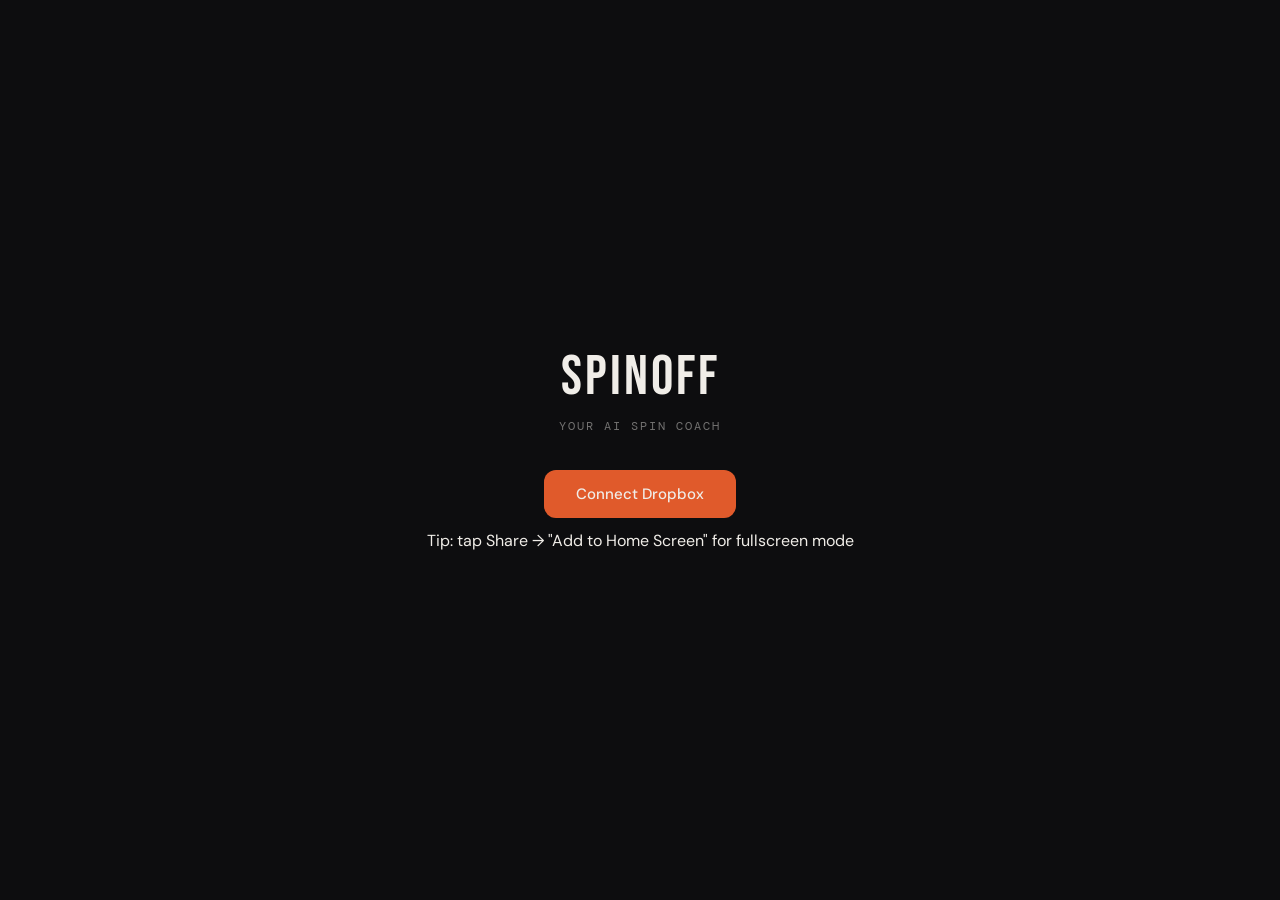
==== index.html @ bf45d222 "Changes" ====
<!DOCTYPE html>
<html lang="en">
<head>
  <meta charset="UTF-8">
  <meta name="viewport" content="width=device-width, initial-scale=1.0, maximum-scale=1.0, user-scalable=no">
  <meta name="apple-mobile-web-app-capable" content="yes">
  <meta name="apple-mobile-web-app-status-bar-style" content="black-translucent">
  <meta name="apple-mobile-web-app-title" content="SpinOff">
  <meta name="theme-color" content="#0d0d0f">
  <link rel="manifest" href="manifest.json">
  <link rel="apple-touch-icon" href="icon.png">
  <title>SpinOff</title>
  <link rel="stylesheet" href="style.css">
</head>
<body>

<div id="auth-screen" class="screen">
  <div class="auth-center">
    <div class="logo">SpinOff</div>
    <div class="logo-sub">your AI spin coach</div>
    <button class="btn-primary" onclick="startDropboxAuth()">Connect Dropbox</button>
    <div class="install-hint" id="install-hint" style="display:none">
      Tip: tap Share → "Add to Home Screen" for fullscreen mode
    </div>
  </div>
</div>

<div id="home-screen" class="screen hidden">
  <div class="app-shell">
    <div class="top-bar">
      <div class="logo-sm">SpinOff</div>
      <button class="icon-btn" onclick="logout()" title="Disconnect">⏏</button>
    </div>
    <div class="section-label">Your Classes</div>
    <div id="class-list" class="class-list">
      <div class="loading-state">Loading classes…</div>
    </div>
  </div>
</div>

<script src="app.js"></script>
<script>
  window.addEventListener('load', () => {
    const token = localStorage.getItem('dbx_token');
    if (token) {
      showScreen('home-screen');
      loadClasses();
    } else {
      showScreen('auth-screen');
      const isStandalone = window.navigator.standalone;
      if (!isStandalone) {
        document.getElementById('install-hint').style.display = 'block';
      }
    }
  });
</script>
</body>
</html>
---- style.css ----
@import url('https://fonts.googleapis.com/css2?family=Bebas+Neue&family=DM+Mono:wght@400;500&family=DM+Sans:wght@400;500&display=swap');

*, *::before, *::after { box-sizing: border-box; margin: 0; padding: 0; }

:root {
  --bg:      #0d0d0f;
  --surface: #17171a;
  --border:  rgba(255,255,255,0.08);
  --text:    #f0ede8;
  --muted:   rgba(240,237,232,0.45);
  --accent:  #e05a2b;
  --accent2: #f5a623;
  --font-display: 'Bebas Neue', sans-serif;
  --font-body:    'DM Sans', sans-serif;
  --font-mono:    'DM Mono', monospace;
}

html, body {
  background: var(--bg);
  color: var(--text);
  font-family: var(--font-body);
  font-size: 16px;
  min-height: 100vh;
  -webkit-font-smoothing: antialiased;
}

.hidden { display: none !important; }

/* ── Screens ─────────────────────────────────────────────────────────────── */
.screen { min-height: 100vh; }

.auth-center {
  display: flex;
  flex-direction: column;
  align-items: center;
  justify-content: center;
  min-height: 100vh;
  gap: 12px;
  padding: 24px;
}

/* ── Logo ─────────────────────────────────────────────────────────────────── */
.logo {
  font-family: var(--font-display);
  font-size: 56px;
  letter-spacing: 3px;
  color: var(--text);
  line-height: 1;
}
.logo-sub {
  font-family: var(--font-mono);
  font-size: 12px;
  letter-spacing: 2px;
  color: var(--muted);
  text-transform: uppercase;
  margin-bottom: 24px;
}
.logo-sm {
  font-family: var(--font-display);
  font-size: 24px;
  letter-spacing: 2px;
}

/* ── App shell ────────────────────────────────────────────────────────────── */
.app-shell {
  max-width: 440px;
  margin: 0 auto;
  padding: 16px 14px 48px;
}

/* ── Top bar ──────────────────────────────────────────────────────────────── */
.top-bar {
  display: flex;
  align-items: center;
  justify-content: space-between;
  margin-bottom: 14px;
}
.class-title-sm {
  font-family: var(--font-display);
  font-size: 20px;
  letter-spacing: 1px;
  flex: 1;
  text-align: center;
  padding: 0 8px;
}
.class-elapsed {
  font-family: var(--font-mono);
  font-size: 13px;
  color: var(--accent);
  background: rgba(224,90,43,0.12);
  border: 1px solid rgba(224,90,43,0.25);
  padding: 4px 10px;
  border-radius: 20px;
}

/* ── Progress bars ────────────────────────────────────────────────────────── */
.progress-bar {
  height: 2px;
  background: rgba(255,255,255,0.07);
  border-radius: 2px;
  margin-bottom: 18px;
}
.progress-fill {
  height: 100%;
  background: linear-gradient(90deg, var(--accent), var(--accent2));
  border-radius: 2px;
  width: 0%;
  transition: width 0.6s ease;
}

/* ── Section label ────────────────────────────────────────────────────────── */
.section-label {
  font-family: var(--font-mono);
  font-size: 10px;
  letter-spacing: 2px;
  text-transform: uppercase;
  color: var(--muted);
  margin-bottom: 12px;
}

/* ── Class list ───────────────────────────────────────────────────────────── */
.class-list { display: flex; flex-direction: column; gap: 10px; }

.class-card {
  background: var(--surface);
  border: 1px solid var(--border);
  border-radius: 14px;
  padding: 16px 18px;
  display: flex;
  align-items: center;
  gap: 10px;
  cursor: pointer;
  transition: background 0.15s, border-color 0.15s;
  position: relative;
  overflow: hidden;
}
.class-card::before {
  content: '';
  position: absolute;
  left: 0; top: 0; bottom: 0;
  width: 3px;
  background: var(--accent);
  border-radius: 3px 0 0 3px;
}
.class-card:hover { background: rgba(255,255,255,0.05); border-color: rgba(255,255,255,0.14); }
.class-card:active { transform: scale(0.98); }
.class-card-name { font-size: 17px; font-weight: 500; flex: 1; }
.class-card-sub  { font-family: var(--font-mono); font-size: 11px; color: var(--muted); }
.class-card-arrow { color: var(--muted); font-size: 20px; }

.loading-state, .empty-state {
  text-align: center;
  color: var(--muted);
  font-size: 14px;
  padding: 40px 0;
  font-family: var(--font-mono);
}
.empty-state.error { color: #e05a2b; }

/* ── Song card ────────────────────────────────────────────────────────────── */
.song-card {
  background: var(--surface);
  border: 1px solid var(--border);
  border-radius: 16px;
  padding: 16px;
  margin-bottom: 10px;
  position: relative;
  overflow: hidden;
}
.song-card::before {
  content: '';
  position: absolute;
  left: 0; top: 0; bottom: 0;
  width: 3px;
  background: var(--accent);
  border-radius: 3px 0 0 3px;
}
.song-label {
  display: flex;
  align-items: center;
  gap: 8px;
  font-family: var(--font-mono);
  font-size: 10px;
  letter-spacing: 2px;
  color: var(--accent);
  text-transform: uppercase;
  margin-bottom: 4px;
}
.type-tag {
  font-size: 10px;
  background: rgba(224,90,43,0.12);
  border: 1px solid rgba(224,90,43,0.25);
  color: var(--accent);
  padding: 2px 8px;
  border-radius: 20px;
  letter-spacing: 1px;
}
.song-name   { font-family: var(--font-display); font-size: 28px; letter-spacing: 0.5px; line-height: 1.1; margin-bottom: 2px; }
.song-artist { font-size: 13px; color: var(--muted); margin-bottom: 10px; }
.song-meta   { display: flex; gap: 8px; flex-wrap: wrap; }
.meta-pill {
  font-size: 11px;
  font-family: var(--font-mono);
  background: rgba(255,255,255,0.05);
  border: 1px solid var(--border);
  padding: 3px 10px;
  border-radius: 20px;
  color: var(--muted);
}

/* ── Intensity ────────────────────────────────────────────────────────────── */
.intensity-row {
  display: flex;
  align-items: center;
  gap: 10px;
  padding: 10px 14px;
  background: var(--surface);
  border: 1px solid var(--border);
  border-radius: 12px;
  margin-bottom: 10px;
}
.intensity-label {
  font-family: var(--font-mono);
  font-size: 10px;
  letter-spacing: 1.5px;
  text-transform: uppercase;
  color: var(--muted);
  flex-shrink: 0;
}
.intensity-bars { display: flex; gap: 3px; align-items: flex-end; flex: 1; }
.intensity-bar  { width: 7px; border-radius: 2px; background: rgba(255,255,255,0.07); }
.intensity-bar.on { background: var(--accent); }
.intensity-val  { font-family: var(--font-mono); font-size: 13px; flex-shrink: 0; }

/* ── Cue box ──────────────────────────────────────────────────────────────── */
.cue-box {
  background: rgba(245,166,35,0.06);
  border: 1px solid rgba(245,166,35,0.18);
  border-radius: 12px;
  padding: 14px 16px;
  margin-bottom: 10px;
  transition: background 0.3s;
}
.cue-box.cue-flash {
  background: rgba(245,166,35,0.18);
}
.cue-label {
  font-family: var(--font-mono);
  font-size: 10px;
  letter-spacing: 2px;
  text-transform: uppercase;
  color: var(--accent2);
  margin-bottom: 6px;
}
.cue-text {
  font-size: 15px;
  line-height: 1.6;
  color: var(--text);
}
.cue-text strong { color: var(--accent2); font-weight: 500; }

.cue-dots { display: flex; gap: 5px; margin-top: 10px; flex-wrap: wrap; }
.cue-dot  { width: 6px; height: 6px; border-radius: 50%; background: rgba(255,255,255,0.1); }
.cue-dot.active { background: var(--accent2); }
.cue-dot.done   { background: rgba(245,166,35,0.3); }

/* ── Next card ────────────────────────────────────────────────────────────── */
.next-card {
  display: flex;
  align-items: center;
  gap: 12px;
  background: rgba(255,255,255,0.02);
  border: 1px solid var(--border);
  border-radius: 12px;
  padding: 11px 14px;
  margin-bottom: 16px;
}
.next-label {
  font-family: var(--font-mono);
  font-size: 10px;
  letter-spacing: 2px;
  text-transform: uppercase;
  color: var(--muted);
  flex-shrink: 0;
}
.next-info  { flex: 1; min-width: 0; }
.next-song  { font-size: 14px; font-weight: 500; color: rgba(240,237,232,0.65); white-space: nowrap; overflow: hidden; text-overflow: ellipsis; }
.next-type  { font-size: 11px; font-family: var(--font-mono); color: rgba(240,237,232,0.3); margin-top: 1px; }

/* ── Playback controls ────────────────────────────────────────────────────── */
.controls {
  display: flex;
  align-items: center;
  gap: 10px;
  margin-bottom: 12px;
}
.ctrl-btn {
  background: var(--surface);
  border: 1px solid var(--border);
  border-radius: 12px;
  padding: 14px;
  cursor: pointer;
  color: var(--text);
  font-size: 18px;
  display: flex;
  align-items: center;
  justify-content: center;
  flex: 1;
  transition: background 0.15s, transform 0.1s;
  -webkit-tap-highlight-color: transparent;
}
.ctrl-btn:hover  { background: rgba(255,255,255,0.06); }
.ctrl-btn:active { transform: scale(0.95); }
.ctrl-btn.primary {
  background: var(--accent);
  border-color: var(--accent);
  flex: 1.3;
  font-size: 20px;
  padding: 16px;
}
.ctrl-btn.primary:hover { background: #c94e24; border-color: #c94e24; }

/* ── Track scrubber ───────────────────────────────────────────────────────── */
.track-progress-row {
  display: flex;
  align-items: center;
  gap: 8px;
}
.track-time {
  font-family: var(--font-mono);
  font-size: 11px;
  color: var(--muted);
  flex-shrink: 0;
  min-width: 34px;
}
.track-progress-bar {
  flex: 1;
  height: 3px;
  background: rgba(255,255,255,0.08);
  border-radius: 3px;
  cursor: pointer;
  position: relative;
}
.track-progress-fill {
  height: 100%;
  background: var(--accent);
  border-radius: 3px;
  width: 0%;
  pointer-events: none;
}

/* ── Buttons ──────────────────────────────────────────────────────────────── */
.btn-primary {
  background: var(--accent);
  color: var(--text);
  border: none;
  border-radius: 12px;
  padding: 14px 32px;
  font-size: 15px;
  font-family: var(--font-body);
  font-weight: 500;
  cursor: pointer;
  transition: background 0.15s, transform 0.1s;
  -webkit-tap-highlight-color: transparent;
}
.btn-primary:hover  { background: #c94e24; }
.btn-primary:active { transform: scale(0.97); }

.icon-btn {
  background: none;
  border: 1px solid var(--border);
  border-radius: 8px;
  color: var(--muted);
  font-size: 16px;
  padding: 6px 10px;
  cursor: pointer;
  transition: background 0.15s;
  -webkit-tap-highlight-color: transparent;
}
.icon-btn:hover { background: rgba(255,255,255,0.05); color: var(--text); }
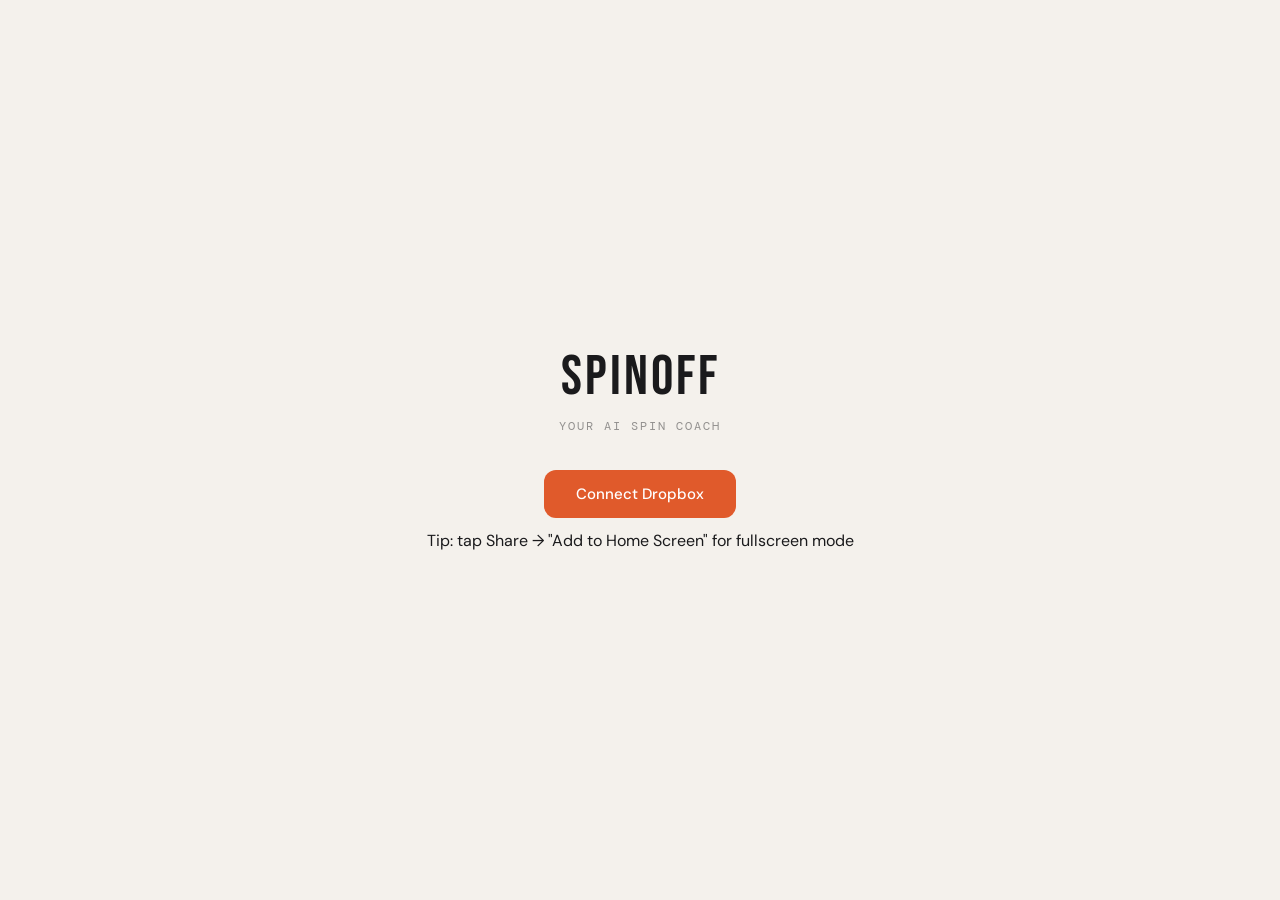
==== commit fe5de756: "bugfixes" ====
--- a/index.html
+++ b/index.html
@@ -4,9 +4,9 @@
   <meta charset="UTF-8">
   <meta name="viewport" content="width=device-width, initial-scale=1.0, maximum-scale=1.0, user-scalable=no">
   <meta name="apple-mobile-web-app-capable" content="yes">
-  <meta name="apple-mobile-web-app-status-bar-style" content="black-translucent">
+  <meta name="apple-mobile-web-app-status-bar-style" content="default">
   <meta name="apple-mobile-web-app-title" content="SpinOff">
-  <meta name="theme-color" content="#0d0d0f">
+  <meta name="theme-color" content="#f4f1ec">
   <link rel="manifest" href="manifest.json">
   <link rel="apple-touch-icon" href="icon.png">
   <title>SpinOff</title>
--- a/style.css
+++ b/style.css
@@ -3,13 +3,13 @@
 *, *::before, *::after { box-sizing: border-box; margin: 0; padding: 0; }
 
 :root {
-  --bg:      #0d0d0f;
-  --surface: #17171a;
-  --border:  rgba(255,255,255,0.08);
-  --text:    #f0ede8;
-  --muted:   rgba(240,237,232,0.45);
+  --bg:      #f4f1ec;
+  --surface: #ffffff;
+  --border:  rgba(0,0,0,0.09);
+  --text:    #1a1a1c;
+  --muted:   rgba(26,26,28,0.45);
   --accent:  #e05a2b;
-  --accent2: #f5a623;
+  --accent2: #c8860a;
   --font-display: 'Bebas Neue', sans-serif;
   --font-body:    'DM Sans', sans-serif;
   --font-mono:    'DM Mono', monospace;
@@ -96,7 +96,7 @@
 /* ── Progress bars ────────────────────────────────────────────────────────── */
 .progress-bar {
   height: 2px;
-  background: rgba(255,255,255,0.07);
+  background: rgba(0,0,0,0.08);
   border-radius: 2px;
   margin-bottom: 18px;
 }
@@ -142,7 +142,7 @@
   background: var(--accent);
   border-radius: 3px 0 0 3px;
 }
-.class-card:hover { background: rgba(255,255,255,0.05); border-color: rgba(255,255,255,0.14); }
+.class-card:hover { background: rgba(0,0,0,0.03); border-color: rgba(0,0,0,0.15); }
 .class-card:active { transform: scale(0.98); }
 .class-card-name { font-size: 17px; font-weight: 500; flex: 1; }
 .class-card-sub  { font-family: var(--font-mono); font-size: 11px; color: var(--muted); }
@@ -188,7 +188,7 @@
 }
 .type-tag {
   font-size: 10px;
-  background: rgba(224,90,43,0.12);
+  background: rgba(224,90,43,0.10);
   border: 1px solid rgba(224,90,43,0.25);
   color: var(--accent);
   padding: 2px 8px;
@@ -201,7 +201,7 @@
 .meta-pill {
   font-size: 11px;
   font-family: var(--font-mono);
-  background: rgba(255,255,255,0.05);
+  background: rgba(0,0,0,0.04);
   border: 1px solid var(--border);
   padding: 3px 10px;
   border-radius: 20px;
@@ -228,21 +228,21 @@
   flex-shrink: 0;
 }
 .intensity-bars { display: flex; gap: 3px; align-items: flex-end; flex: 1; }
-.intensity-bar  { width: 7px; border-radius: 2px; background: rgba(255,255,255,0.07); }
+.intensity-bar  { width: 7px; border-radius: 2px; background: rgba(0,0,0,0.08); }
 .intensity-bar.on { background: var(--accent); }
 .intensity-val  { font-family: var(--font-mono); font-size: 13px; flex-shrink: 0; }
 
 /* ── Cue box ──────────────────────────────────────────────────────────────── */
 .cue-box {
-  background: rgba(245,166,35,0.06);
-  border: 1px solid rgba(245,166,35,0.18);
+  background: rgba(200,134,10,0.07);
+  border: 1px solid rgba(200,134,10,0.22);
   border-radius: 12px;
   padding: 14px 16px;
   margin-bottom: 10px;
   transition: background 0.3s;
 }
 .cue-box.cue-flash {
-  background: rgba(245,166,35,0.18);
+  background: rgba(200,134,10,0.18);
 }
 .cue-label {
   font-family: var(--font-mono);
@@ -260,16 +260,16 @@
 .cue-text strong { color: var(--accent2); font-weight: 500; }
 
 .cue-dots { display: flex; gap: 5px; margin-top: 10px; flex-wrap: wrap; }
-.cue-dot  { width: 6px; height: 6px; border-radius: 50%; background: rgba(255,255,255,0.1); }
+.cue-dot  { width: 6px; height: 6px; border-radius: 50%; background: rgba(0,0,0,0.12); }
 .cue-dot.active { background: var(--accent2); }
-.cue-dot.done   { background: rgba(245,166,35,0.3); }
+.cue-dot.done   { background: rgba(200,134,10,0.35); }
 
 /* ── Next card ────────────────────────────────────────────────────────────── */
 .next-card {
   display: flex;
   align-items: center;
   gap: 12px;
-  background: rgba(255,255,255,0.02);
+  background: rgba(0,0,0,0.02);
   border: 1px solid var(--border);
   border-radius: 12px;
   padding: 11px 14px;
@@ -284,8 +284,8 @@
   flex-shrink: 0;
 }
 .next-info  { flex: 1; min-width: 0; }
-.next-song  { font-size: 14px; font-weight: 500; color: rgba(240,237,232,0.65); white-space: nowrap; overflow: hidden; text-overflow: ellipsis; }
-.next-type  { font-size: 11px; font-family: var(--font-mono); color: rgba(240,237,232,0.3); margin-top: 1px; }
+.next-song  { font-size: 14px; font-weight: 500; color: rgba(26,26,28,0.65); white-space: nowrap; overflow: hidden; text-overflow: ellipsis; }
+.next-type  { font-size: 11px; font-family: var(--font-mono); color: rgba(26,26,28,0.35); margin-top: 1px; }
 
 /* ── Playback controls ────────────────────────────────────────────────────── */
 .controls {
@@ -309,11 +309,12 @@
   transition: background 0.15s, transform 0.1s;
   -webkit-tap-highlight-color: transparent;
 }
-.ctrl-btn:hover  { background: rgba(255,255,255,0.06); }
+.ctrl-btn:hover  { background: rgba(0,0,0,0.04); }
 .ctrl-btn:active { transform: scale(0.95); }
 .ctrl-btn.primary {
   background: var(--accent);
   border-color: var(--accent);
+  color: #fff;
   flex: 1.3;
   font-size: 20px;
   padding: 16px;
@@ -336,7 +337,7 @@
 .track-progress-bar {
   flex: 1;
   height: 3px;
-  background: rgba(255,255,255,0.08);
+  background: rgba(0,0,0,0.1);
   border-radius: 3px;
   cursor: pointer;
   position: relative;
@@ -352,7 +353,7 @@
 /* ── Buttons ──────────────────────────────────────────────────────────────── */
 .btn-primary {
   background: var(--accent);
-  color: var(--text);
+  color: #fff;
   border: none;
   border-radius: 12px;
   padding: 14px 32px;
@@ -363,8 +364,9 @@
   transition: background 0.15s, transform 0.1s;
   -webkit-tap-highlight-color: transparent;
 }
-.btn-primary:hover  { background: #c94e24; }
-.btn-primary:active { transform: scale(0.97); }
+.btn-primary:disabled { background: rgba(0,0,0,0.12); color: var(--muted); cursor: default; }
+.btn-primary:not(:disabled):hover  { background: #c94e24; }
+.btn-primary:not(:disabled):active { transform: scale(0.97); }
 
 .icon-btn {
   background: none;
@@ -377,4 +379,44 @@
   transition: background 0.15s;
   -webkit-tap-highlight-color: transparent;
 }
-.icon-btn:hover { background: rgba(255,255,255,0.05); color: var(--text); }
+.icon-btn:hover { background: rgba(0,0,0,0.04); color: var(--text); }
+
+/* ── Prep screen ──────────────────────────────────────────────────────────── */
+.prep-list { display: flex; flex-direction: column; gap: 8px; }
+
+.prep-track {
+  background: var(--surface);
+  border: 1px solid var(--border);
+  border-radius: 12px;
+  padding: 12px 14px;
+  display: flex;
+  align-items: center;
+  gap: 12px;
+}
+.prep-status {
+  font-family: var(--font-mono);
+  font-size: 14px;
+  width: 20px;
+  text-align: center;
+  flex-shrink: 0;
+  color: var(--muted);
+}
+.prep-status.prep-status-ok    { color: #3a9e5f; }
+.prep-status.prep-status-error { color: var(--accent); }
+.prep-status.prep-status-loading { color: var(--accent2); }
+
+.prep-info { flex: 1; min-width: 0; }
+.prep-name {
+  font-size: 15px;
+  font-weight: 500;
+  white-space: nowrap;
+  overflow: hidden;
+  text-overflow: ellipsis;
+}
+.prep-artist { font-weight: 400; color: var(--muted); }
+.prep-meta {
+  font-family: var(--font-mono);
+  font-size: 11px;
+  color: var(--muted);
+  margin-top: 2px;
+}
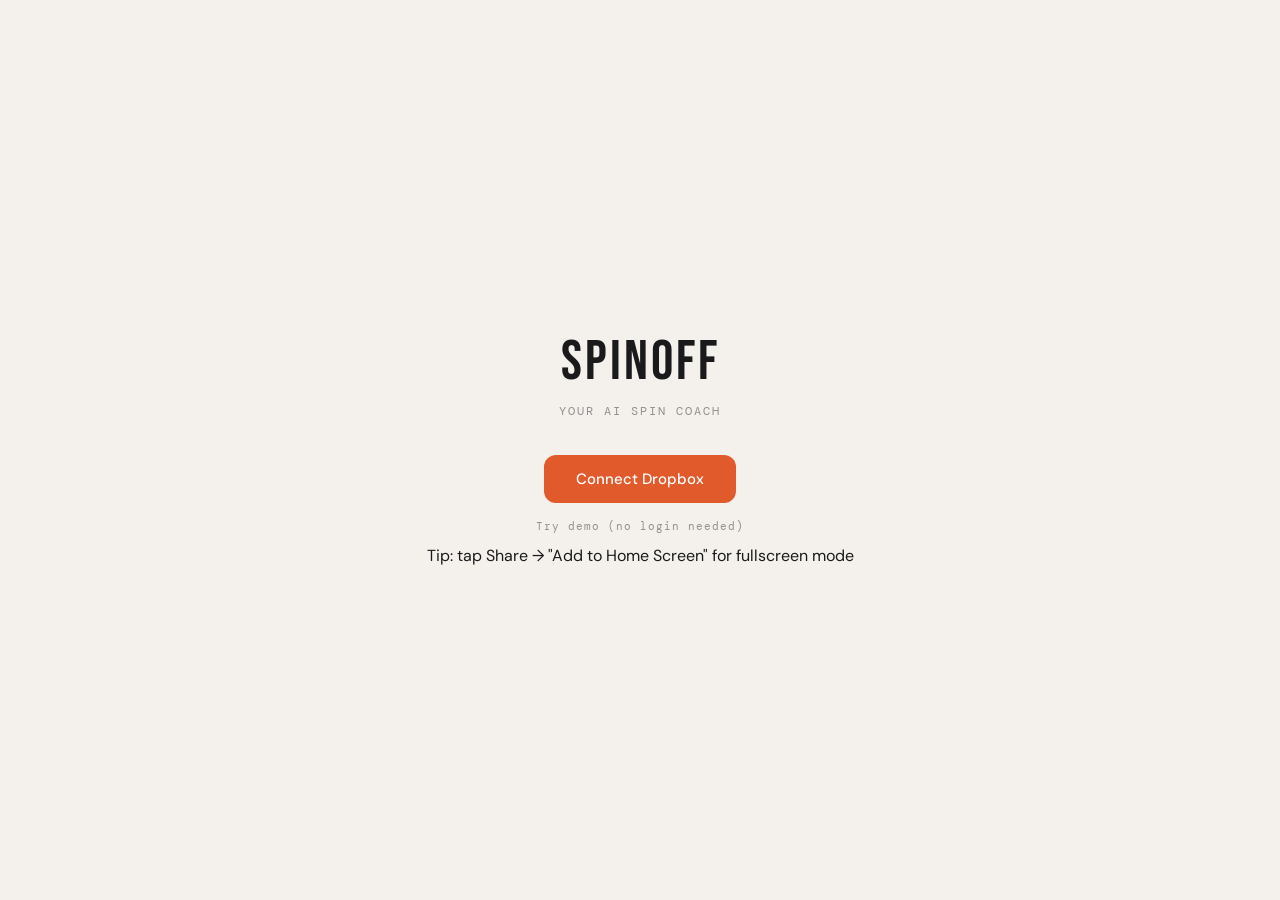
==== commit a7fbe8ef: "new version" ====
--- a/index.html
+++ b/index.html
@@ -19,6 +19,7 @@
     <div class="logo">SpinOff</div>
     <div class="logo-sub">your AI spin coach</div>
     <button class="btn-primary" onclick="startDropboxAuth()">Connect Dropbox</button>
+    <a href="demo.html" class="demo-link">Try demo (no login needed)</a>
     <div class="install-hint" id="install-hint" style="display:none">
       Tip: tap Share → "Add to Home Screen" for fullscreen mode
     </div>
--- a/style.css
+++ b/style.css
@@ -245,12 +245,12 @@
   background: rgba(200,134,10,0.18);
 }
 .cue-label {
-  font-family: var(--font-mono);
-  font-size: 10px;
-  letter-spacing: 2px;
-  text-transform: uppercase;
+  font-family: var(--font-display);
+  font-size: 30px;
+  letter-spacing: 1px;
   color: var(--accent2);
-  margin-bottom: 6px;
+  line-height: 1;
+  margin-bottom: 2px;
 }
 .cue-text {
   font-size: 15px;
@@ -258,6 +258,27 @@
   color: var(--text);
 }
 .cue-text strong { color: var(--accent2); font-weight: 500; }
+
+.cue-now-label {
+  font-family: var(--font-mono);
+  font-size: 9px;
+  letter-spacing: 2px;
+  text-transform: uppercase;
+  color: var(--muted);
+  margin-bottom: 4px;
+}
+.cue-sep {
+  height: 1px;
+  background: rgba(200,134,10,0.2);
+  margin: 10px 0 8px;
+}
+.cue-next-text {
+  font-size: 13px;
+  color: var(--muted);
+  line-height: 1.5;
+  margin-top: 3px;
+}
+.cue-next-text strong { color: var(--accent2); font-weight: 500; }
 
 .cue-dots { display: flex; gap: 5px; margin-top: 10px; flex-wrap: wrap; }
 .cue-dot  { width: 6px; height: 6px; border-radius: 50%; background: rgba(0,0,0,0.12); }
@@ -381,6 +402,16 @@
 }
 .icon-btn:hover { background: rgba(0,0,0,0.04); color: var(--text); }
 
+.demo-link {
+  font-family: var(--font-mono);
+  font-size: 11px;
+  letter-spacing: 1px;
+  color: var(--muted);
+  text-decoration: none;
+  margin-top: 4px;
+}
+.demo-link:hover { color: var(--text); }
+
 /* ── Prep screen ──────────────────────────────────────────────────────────── */
 .prep-list { display: flex; flex-direction: column; gap: 8px; }
 
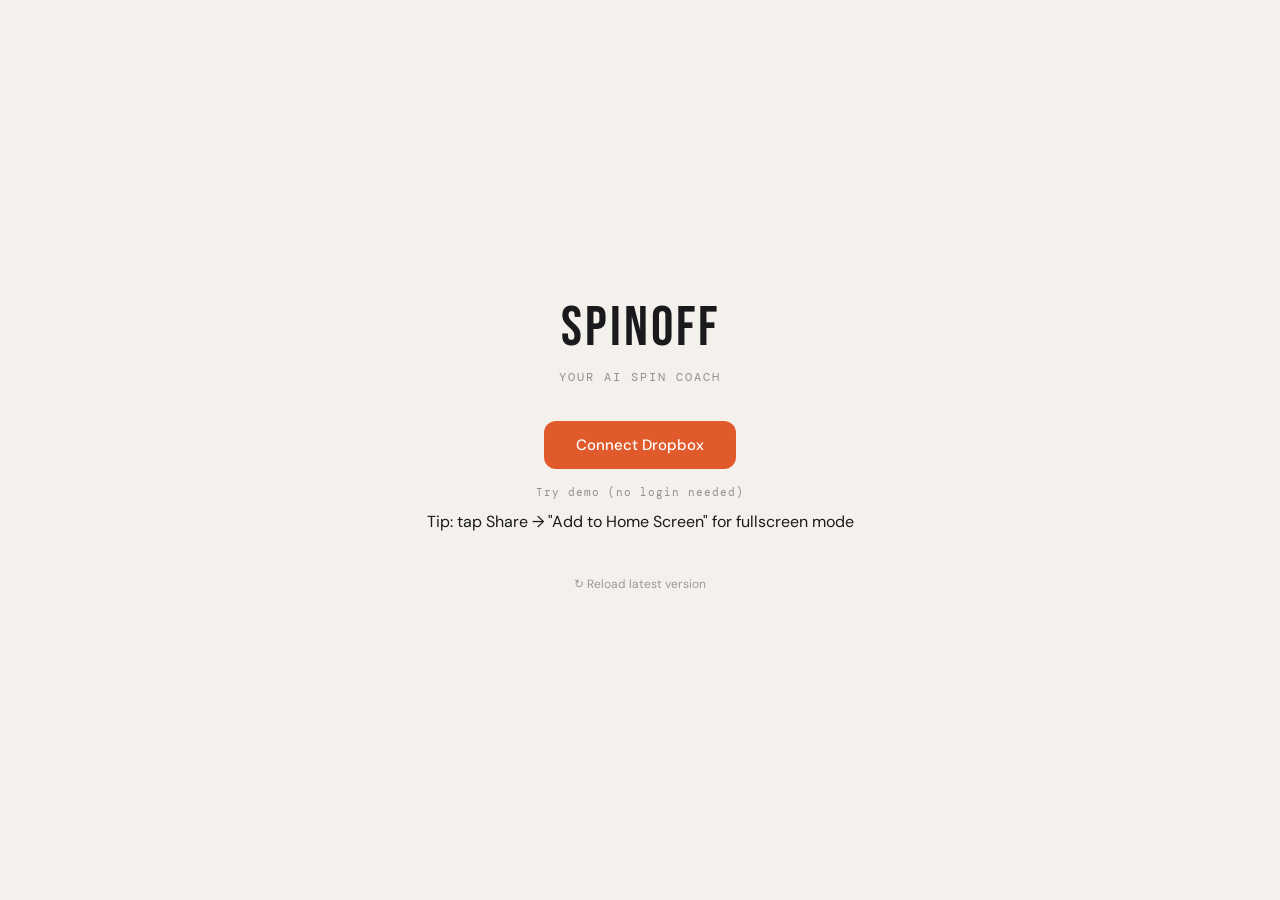
==== commit e8e31b39: "More functionality" ====
--- a/index.html
+++ b/index.html
@@ -23,6 +23,10 @@
     <div class="install-hint" id="install-hint" style="display:none">
       Tip: tap Share → "Add to Home Screen" for fullscreen mode
     </div>
+    <button onclick="forceUpdate()"
+            style="margin-top:24px;padding:8px 16px;background:none;border:none;color:#999;font-size:12px;cursor:pointer;font-family:inherit">
+      ↻ Reload latest version
+    </button>
   </div>
 </div>
 
@@ -36,6 +40,10 @@
     <div id="class-list" class="class-list">
       <div class="loading-state">Loading classes…</div>
     </div>
+    <button onclick="forceUpdate()"
+            style="width:100%;margin-top:16px;padding:10px;background:none;border:none;color:#999;font-size:13px;cursor:pointer">
+      ↻ Reload latest version
+    </button>
   </div>
 </div>
 
--- a/style.css
+++ b/style.css
@@ -85,12 +85,13 @@
 }
 .class-elapsed {
   font-family: var(--font-mono);
-  font-size: 13px;
+  font-size: 18px;
   color: var(--accent);
   background: rgba(224,90,43,0.12);
   border: 1px solid rgba(224,90,43,0.25);
-  padding: 4px 10px;
+  padding: 5px 12px;
   border-radius: 20px;
+  font-weight: 500;
 }
 
 /* ── Progress bars ────────────────────────────────────────────────────────── */
@@ -147,6 +148,33 @@
 .class-card-name { font-size: 17px; font-weight: 500; flex: 1; }
 .class-card-sub  { font-family: var(--font-mono); font-size: 11px; color: var(--muted); }
 .class-card-arrow { color: var(--muted); font-size: 20px; }
+.class-delete-btn {
+  background: none;
+  border: 1px solid rgba(0,0,0,0.12);
+  border-radius: 8px;
+  color: var(--muted);
+  font-size: 14px;
+  padding: 4px 9px;
+  cursor: pointer;
+  flex-shrink: 0;
+  transition: background 0.15s, color 0.15s;
+  -webkit-tap-highlight-color: transparent;
+}
+.class-delete-btn:hover { background: rgba(224,90,43,0.08); color: var(--accent); border-color: rgba(224,90,43,0.3); }
+
+.offline-badge {
+  font-family: var(--font-mono);
+  font-size: 9px;
+  letter-spacing: 1px;
+  text-transform: uppercase;
+  color: #3a9e5f;
+  background: rgba(58,158,95,0.10);
+  border: 1px solid rgba(58,158,95,0.25);
+  padding: 2px 7px;
+  border-radius: 20px;
+  margin-left: 8px;
+  vertical-align: middle;
+}
 
 .loading-state, .empty-state {
   text-align: center;
@@ -156,24 +184,59 @@
   font-family: var(--font-mono);
 }
 .empty-state.error { color: #e05a2b; }
+
+/* ── Class intensity overview ─────────────────────────────────────────────── */
+.class-overview {
+  display: flex;
+  align-items: flex-end;
+  gap: 3px;
+  height: 60px;
+  margin-bottom: 10px;
+  padding: 0 2px;
+}
+.overview-col {
+  flex: 1;
+  border-radius: 3px 3px 0 0;
+  opacity: 0.45;
+  min-height: 16px;
+  transition: opacity 0.3s;
+  position: relative;
+  overflow: hidden;
+}
+.overview-col.overview-active {
+  opacity: 1;
+  outline: 2px solid rgba(0,0,0,0.35);
+  outline-offset: 0px;
+}
 
 /* ── Song card ────────────────────────────────────────────────────────────── */
 .song-card {
   background: var(--surface);
   border: 1px solid var(--border);
   border-radius: 16px;
-  padding: 16px;
+  padding: 14px 14px 14px 22px;
   margin-bottom: 10px;
   position: relative;
   overflow: hidden;
-}
-.song-card::before {
-  content: '';
+  display: flex;
+  align-items: center;
+  gap: 12px;
+}
+.song-card-left { flex: 1; min-width: 0; }
+.song-countdown {
+  font-family: var(--font-display);
+  font-size: 48px;
+  letter-spacing: 1px;
+  color: rgba(26,26,28,0.55);
+  flex-shrink: 0;
+  line-height: 1;
+}
+.song-zone-strip {
   position: absolute;
   left: 0; top: 0; bottom: 0;
-  width: 3px;
+  width: 8px;
+  border-radius: 8px 0 0 8px;
   background: var(--accent);
-  border-radius: 3px 0 0 3px;
 }
 .song-label {
   display: flex;
@@ -195,69 +258,71 @@
   border-radius: 20px;
   letter-spacing: 1px;
 }
-.song-name   { font-family: var(--font-display); font-size: 28px; letter-spacing: 0.5px; line-height: 1.1; margin-bottom: 2px; }
-.song-artist { font-size: 13px; color: var(--muted); margin-bottom: 10px; }
+.song-name   { font-family: var(--font-display); font-size: 38px; letter-spacing: 0.5px; line-height: 1.05; margin-bottom: 2px; white-space: nowrap; overflow: hidden; }
+.song-artist { font-size: 14px; color: var(--muted); margin-bottom: 10px; }
 .song-meta   { display: flex; gap: 8px; flex-wrap: wrap; }
 .meta-pill {
-  font-size: 11px;
-  font-family: var(--font-mono);
-  background: rgba(0,0,0,0.04);
-  border: 1px solid var(--border);
-  padding: 3px 10px;
+  font-size: 14px;
+  font-family: var(--font-mono);
+  font-weight: 500;
+  background: rgba(0,0,0,0.06);
+  border: 1px solid rgba(0,0,0,0.15);
+  padding: 4px 12px;
   border-radius: 20px;
-  color: var(--muted);
-}
-
-/* ── Intensity ────────────────────────────────────────────────────────────── */
-.intensity-row {
-  display: flex;
-  align-items: center;
-  gap: 10px;
-  padding: 10px 14px;
-  background: var(--surface);
-  border: 1px solid var(--border);
-  border-radius: 12px;
-  margin-bottom: 10px;
-}
-.intensity-label {
-  font-family: var(--font-mono);
-  font-size: 10px;
-  letter-spacing: 1.5px;
-  text-transform: uppercase;
-  color: var(--muted);
-  flex-shrink: 0;
-}
-.intensity-bars { display: flex; gap: 3px; align-items: flex-end; flex: 1; }
-.intensity-bar  { width: 7px; border-radius: 2px; background: rgba(0,0,0,0.08); }
-.intensity-bar.on { background: var(--accent); }
-.intensity-val  { font-family: var(--font-mono); font-size: 13px; flex-shrink: 0; }
+  color: var(--text);
+}
+
+/* ── FTP power zones (meta pills) ──────────────────────────────────────────── */
+.zone-1 { background: rgba(230,230,230,0.9); border-color: rgba(0,0,0,0.12); color: #666; }
+.zone-2 { background: rgba(140,140,145,0.15); border-color: rgba(100,100,110,0.40); color: #555; }
+.zone-3 { background: rgba(30,100,210,0.12); border-color: rgba(30,100,210,0.40); color: #1a5cc2; }
+.zone-4 { background: rgba(34,150,70,0.12);  border-color: rgba(34,150,70,0.40);  color: #1e7d3a; }
+.zone-5 { background: rgba(210,150,0,0.14);  border-color: rgba(210,150,0,0.45);  color: #9a6d00; }
+.zone-6 { background: rgba(210,35,35,0.12);  border-color: rgba(210,35,35,0.40);  color: #b81a1a; }
 
 /* ── Cue box ──────────────────────────────────────────────────────────────── */
 .cue-box {
   background: rgba(200,134,10,0.07);
   border: 1px solid rgba(200,134,10,0.22);
   border-radius: 12px;
-  padding: 14px 16px;
+  padding: 16px 18px;
   margin-bottom: 10px;
   transition: background 0.3s;
+  display: flex;
+  align-items: flex-start;
+  gap: 14px;
 }
 .cue-box.cue-flash {
   background: rgba(200,134,10,0.18);
 }
+.cue-left { flex: 1; min-width: 0; }
+.cue-countdown {
+  font-family: var(--font-display);
+  font-size: 48px;
+  letter-spacing: 1px;
+  color: var(--accent2);
+  flex-shrink: 0;
+  line-height: 1;
+  padding-top: 2px;
+}
 .cue-label {
-  font-family: var(--font-display);
-  font-size: 30px;
-  letter-spacing: 1px;
+  font-size: 15px;
+  font-weight: 600;
+  letter-spacing: 0;
   color: var(--accent2);
-  line-height: 1;
-  margin-bottom: 2px;
+  line-height: 1.2;
+  margin-bottom: 4px;
+  text-transform: uppercase;
+  font-family: var(--font-mono);
+  letter-spacing: 1px;
 }
 .cue-text {
-  font-size: 15px;
-  line-height: 1.6;
-  color: var(--text);
-}
-.cue-text strong { color: var(--accent2); font-weight: 500; }
+  font-size: 22px;
+  font-weight: 500;
+  line-height: 1.35;
+  color: var(--text);
+}
+.cue-text strong { color: var(--accent2); font-weight: 700; }
 
 .cue-now-label {
   font-family: var(--font-mono);
@@ -265,48 +330,162 @@
   letter-spacing: 2px;
   text-transform: uppercase;
   color: var(--muted);
-  margin-bottom: 4px;
+  margin-bottom: 6px;
 }
 .cue-sep {
   height: 1px;
   background: rgba(200,134,10,0.2);
-  margin: 10px 0 8px;
+  margin: 12px 0 10px;
 }
 .cue-next-text {
-  font-size: 13px;
-  color: var(--muted);
-  line-height: 1.5;
+  font-size: 28px;
+  font-weight: 500;
+  color: var(--text);
+  line-height: 1.35;
   margin-top: 3px;
 }
-.cue-next-text strong { color: var(--accent2); font-weight: 500; }
+.cue-next-text strong { color: var(--accent2); font-weight: 700; }
 
 .cue-dots { display: flex; gap: 5px; margin-top: 10px; flex-wrap: wrap; }
 .cue-dot  { width: 6px; height: 6px; border-radius: 50%; background: rgba(0,0,0,0.12); }
 .cue-dot.active { background: var(--accent2); }
 .cue-dot.done   { background: rgba(200,134,10,0.35); }
 
+/* ── Cue list button & modal ─────────────────────────────────────────────── */
+.cue-list-btn {
+  display: block;
+  width: 100%;
+  margin-top: 12px;
+  background: none;
+  border: none;
+  color: var(--accent2);
+  font-family: var(--font-mono);
+  font-size: 11px;
+  letter-spacing: 1px;
+  text-transform: uppercase;
+  text-align: right;
+  cursor: pointer;
+  padding: 2px 0 0;
+  opacity: 0.75;
+  -webkit-tap-highlight-color: transparent;
+}
+.cue-list-btn:hover { opacity: 1; }
+
+.cue-list-modal {
+  position: fixed;
+  inset: 0;
+  background: rgba(0,0,0,0.45);
+  z-index: 100;
+  display: flex;
+  align-items: flex-end;
+  -webkit-backdrop-filter: blur(2px);
+  backdrop-filter: blur(2px);
+}
+.cue-list-modal.hidden { display: none !important; }
+
+.cue-list-sheet {
+  background: var(--bg);
+  border-radius: 20px 20px 0 0;
+  width: 100%;
+  max-height: 78vh;
+  display: flex;
+  flex-direction: column;
+  padding-bottom: env(safe-area-inset-bottom, 0);
+}
+.cue-list-header {
+  display: flex;
+  align-items: center;
+  justify-content: space-between;
+  padding: 18px 20px 14px;
+  font-family: var(--font-display);
+  font-size: 22px;
+  letter-spacing: 1px;
+  border-bottom: 1px solid var(--border);
+  flex-shrink: 0;
+}
+.cue-list-close {
+  background: rgba(0,0,0,0.06);
+  border: none;
+  border-radius: 50%;
+  width: 32px;
+  height: 32px;
+  font-size: 16px;
+  cursor: pointer;
+  color: var(--muted);
+  display: flex;
+  align-items: center;
+  justify-content: center;
+  -webkit-tap-highlight-color: transparent;
+}
+.cue-list-body {
+  overflow-y: auto;
+  padding: 12px 0 20px;
+  -webkit-overflow-scrolling: touch;
+}
+.cue-list-track-header {
+  font-family: var(--font-mono);
+  font-size: 10px;
+  letter-spacing: 2px;
+  text-transform: uppercase;
+  color: var(--muted);
+  padding: 12px 20px 6px;
+}
+.cue-list-track-header.current {
+  color: var(--accent);
+}
+.cue-list-row {
+  display: flex;
+  align-items: baseline;
+  gap: 12px;
+  padding: 8px 20px;
+  border-bottom: 1px solid rgba(0,0,0,0.04);
+}
+.cue-list-row:last-child { border-bottom: none; }
+.cue-list-time {
+  font-family: var(--font-mono);
+  font-size: 12px;
+  color: var(--muted);
+  flex-shrink: 0;
+  min-width: 34px;
+}
+.cue-list-text {
+  font-size: 16px;
+  line-height: 1.4;
+  color: var(--text);
+}
+.cue-list-text strong { color: var(--accent2); font-weight: 700; }
+.cue-list-none {
+  font-family: var(--font-mono);
+  font-size: 12px;
+  color: var(--muted);
+  padding: 6px 20px 6px 32px;
+}
+
 /* ── Next card ────────────────────────────────────────────────────────────── */
 .next-card {
   display: flex;
   align-items: center;
-  gap: 12px;
+  gap: 14px;
   background: rgba(0,0,0,0.02);
   border: 1px solid var(--border);
-  border-radius: 12px;
-  padding: 11px 14px;
+  border-radius: 14px;
+  padding: 14px 16px;
   margin-bottom: 16px;
-}
+  transition: background 0.3s, border-color 0.3s;
+}
+.next-left  { flex: 1; min-width: 0; }
 .next-label {
   font-family: var(--font-mono);
   font-size: 10px;
   letter-spacing: 2px;
   text-transform: uppercase;
   color: var(--muted);
-  flex-shrink: 0;
-}
-.next-info  { flex: 1; min-width: 0; }
-.next-song  { font-size: 14px; font-weight: 500; color: rgba(26,26,28,0.65); white-space: nowrap; overflow: hidden; text-overflow: ellipsis; }
-.next-type  { font-size: 11px; font-family: var(--font-mono); color: rgba(26,26,28,0.35); margin-top: 1px; }
+  display: block;
+  margin-bottom: 3px;
+}
+.next-song     { font-family: var(--font-display); font-size: 28px; letter-spacing: 0.5px; line-height: 1.05; color: rgba(26,26,28,0.75); white-space: nowrap; overflow: hidden; text-overflow: ellipsis; }
+.next-type     { font-size: 13px; font-family: var(--font-mono); color: rgba(26,26,28,0.40); margin-top: 3px; }
+.next-duration { font-family: var(--font-display); font-size: 42px; letter-spacing: 1px; color: rgba(26,26,28,0.55); flex-shrink: 0; line-height: 1; }
 
 /* ── Playback controls ────────────────────────────────────────────────────── */
 .controls {
@@ -322,7 +501,9 @@
   padding: 14px;
   cursor: pointer;
   color: var(--text);
-  font-size: 18px;
+  font-family: var(--font-display);
+  font-size: 20px;
+  letter-spacing: 1.5px;
   display: flex;
   align-items: center;
   justify-content: center;
@@ -337,7 +518,7 @@
   border-color: var(--accent);
   color: #fff;
   flex: 1.3;
-  font-size: 20px;
+  font-size: 22px;
   padding: 16px;
 }
 .ctrl-btn.primary:hover { background: #c94e24; border-color: #c94e24; }
@@ -350,10 +531,11 @@
 }
 .track-time {
   font-family: var(--font-mono);
-  font-size: 11px;
-  color: var(--muted);
+  font-size: 15px;
+  font-weight: 500;
+  color: rgba(26,26,28,0.65);
   flex-shrink: 0;
-  min-width: 34px;
+  min-width: 42px;
 }
 .track-progress-bar {
   flex: 1;
@@ -451,3 +633,231 @@
   color: var(--muted);
   margin-top: 2px;
 }
+
+/* ── Class info modal ─────────────────────────────────────────────────────── */
+.class-info-body {
+  overflow-y: auto;
+  padding: 16px 20px 28px;
+  -webkit-overflow-scrolling: touch;
+}
+
+.class-info-last-played {
+  font-family: var(--font-mono);
+  font-size: 11px;
+  letter-spacing: 1px;
+  color: var(--muted);
+  margin-bottom: 16px;
+}
+
+.class-info-stats {
+  display: flex;
+  gap: 10px;
+  margin-bottom: 22px;
+}
+
+.class-info-stat {
+  flex: 1;
+  background: var(--surface);
+  border: 1px solid var(--border);
+  border-radius: 12px;
+  padding: 12px 14px;
+  text-align: center;
+}
+
+.class-info-stat-label {
+  font-family: var(--font-mono);
+  font-size: 9px;
+  letter-spacing: 2px;
+  text-transform: uppercase;
+  color: var(--muted);
+  margin-bottom: 4px;
+}
+
+.class-info-stat-value {
+  font-family: var(--font-display);
+  font-size: 28px;
+  letter-spacing: 1px;
+}
+
+.class-info-section-label {
+  font-family: var(--font-mono);
+  font-size: 9px;
+  letter-spacing: 2px;
+  text-transform: uppercase;
+  color: var(--muted);
+  margin-bottom: 10px;
+}
+
+.info-cue-display {
+  background: var(--surface);
+  border: 1px solid var(--border);
+  border-radius: 12px;
+  padding: 14px 16px;
+  margin-bottom: 14px;
+  min-height: 80px;
+}
+
+.info-cue-meta {
+  font-family: var(--font-mono);
+  font-size: 11px;
+  color: var(--muted);
+  margin-bottom: 8px;
+}
+
+.info-cue-time { color: var(--accent); }
+
+.info-cue-text {
+  font-size: 16px;
+  line-height: 1.4;
+  color: var(--text);
+  margin-bottom: 8px;
+}
+
+.info-cue-text strong { color: var(--accent2); font-weight: 700; }
+
+.info-cue-counter {
+  font-family: var(--font-mono);
+  font-size: 11px;
+  color: var(--muted);
+  text-align: right;
+}
+
+.info-cue-slider {
+  width: 100%;
+  -webkit-appearance: none;
+  appearance: none;
+  height: 4px;
+  border-radius: 2px;
+  outline: none;
+  cursor: pointer;
+  background: rgba(0,0,0,0.09);
+}
+
+.info-cue-slider::-webkit-slider-thumb {
+  -webkit-appearance: none;
+  appearance: none;
+  width: 24px;
+  height: 24px;
+  border-radius: 50%;
+  background: var(--accent);
+  cursor: pointer;
+  box-shadow: 0 2px 6px rgba(224,90,43,0.35);
+}
+
+.info-cue-slider::-moz-range-thumb {
+  width: 24px;
+  height: 24px;
+  border-radius: 50%;
+  background: var(--accent);
+  cursor: pointer;
+  border: none;
+  box-shadow: 0 2px 6px rgba(224,90,43,0.35);
+}
+
+/* ── Class info action buttons ───────────────────────────────────────────────── */
+.class-info-actions {
+  display: flex;
+  gap: 10px;
+  margin-top: 20px;
+  padding-top: 16px;
+  border-top: 1px solid var(--border);
+}
+.class-info-action-btn {
+  flex: 1;
+  padding: 12px 10px;
+  background: var(--surface);
+  border: 1px solid var(--border);
+  border-radius: 12px;
+  color: var(--text);
+  font-family: var(--font-body);
+  font-size: 14px;
+  font-weight: 500;
+  cursor: pointer;
+  text-align: center;
+  transition: background 0.15s, border-color 0.15s;
+  -webkit-tap-highlight-color: transparent;
+}
+.class-info-action-btn:hover { background: rgba(0,0,0,0.03); border-color: rgba(0,0,0,0.18); }
+
+/* ── Text file editor ────────────────────────────────────────────────────────── */
+.text-editor-modal {
+  position: fixed;
+  inset: 0;
+  background: var(--bg);
+  z-index: 200;
+  display: flex;
+  flex-direction: column;
+}
+.text-editor-modal.hidden { display: none !important; }
+.text-editor-header {
+  display: flex;
+  align-items: center;
+  gap: 10px;
+  padding: 14px 16px;
+  border-bottom: 1px solid var(--border);
+  flex-shrink: 0;
+}
+.text-editor-title {
+  flex: 1;
+  font-family: var(--font-mono);
+  font-size: 13px;
+  color: var(--muted);
+  text-align: center;
+}
+.editor-save-btn {
+  background: var(--accent);
+  color: #fff;
+  border: none;
+  border-radius: 8px;
+  padding: 8px 18px;
+  font-size: 14px;
+  font-family: var(--font-body);
+  font-weight: 500;
+  cursor: pointer;
+  min-width: 70px;
+  transition: background 0.15s;
+  -webkit-tap-highlight-color: transparent;
+}
+.editor-save-btn:disabled { background: rgba(0,0,0,0.15); color: var(--muted); cursor: default; }
+.editor-textarea {
+  flex: 1;
+  width: 100%;
+  padding: 16px;
+  border: none;
+  outline: none;
+  resize: none;
+  background: var(--bg);
+  color: var(--text);
+  font-family: var(--font-mono);
+  font-size: 14px;
+  line-height: 1.6;
+  -webkit-overflow-scrolling: touch;
+}
+.editor-textarea:disabled { opacity: 0.5; }
+
+/* ── Runner screen: fixed-height layout (nothing pushed off screen) ────────── */
+#runner-screen {
+  height: 100dvh;
+  min-height: 0;
+  overflow: hidden;
+}
+#runner-screen .app-shell {
+  height: 100%;
+  display: flex;
+  flex-direction: column;
+  overflow: hidden;
+}
+#runner-screen .top-bar,
+#runner-screen .progress-bar,
+#runner-screen .class-overview,
+#runner-screen .song-card,
+#runner-screen .next-card,
+#runner-screen .controls,
+#runner-screen .track-progress-row {
+  flex-shrink: 0;
+}
+#runner-screen .cue-box {
+  flex: 1;
+  min-height: 0;
+  overflow-y: auto;
+}
